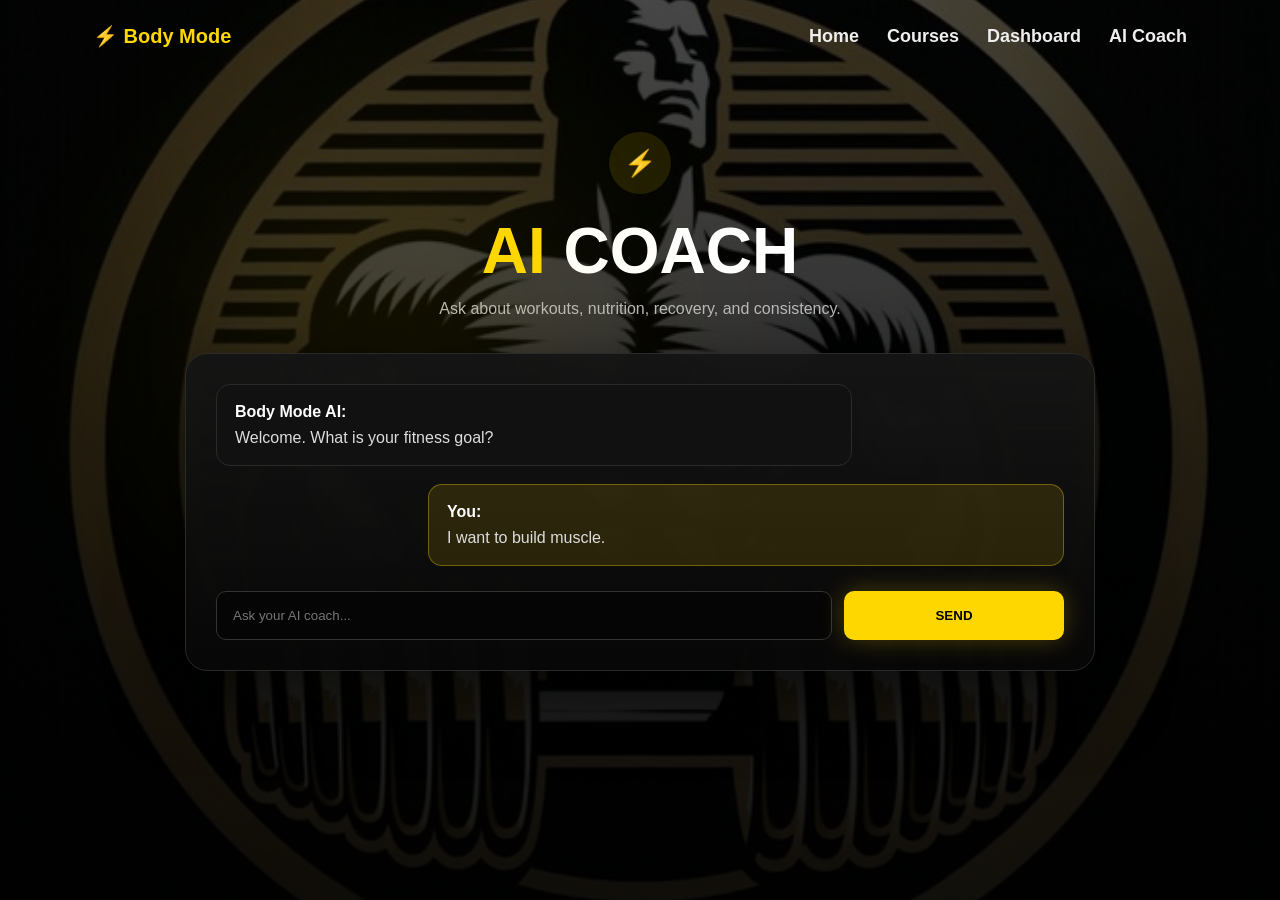
==== ai.html @ 3a1ba524 "First commit" ====
<!DOCTYPE html>
<html lang="en">
<head>
<meta charset="UTF-8">
<meta name="viewport" content="width=device-width, initial-scale=1.0">
<title>AI Coach - Body Mode</title>
<link rel="stylesheet" href="style.css">
</head>
<body>

<header class="navbar">
  <div class="logo">⚡ Body Mode</div>
  <nav>
    <a href="index.html">Home</a>
    <a href="courses.html">Courses</a>
    <a href="dashboard.html">Dashboard</a>
    <a href="ai.html">AI Coach</a>
  </nav>
</header>

<section class="ai-section">
  <div class="auth-glow"></div>

  <div class="ai-header">
    <div class="auth-icon">⚡</div>
    <h1><span>AI</span> COACH</h1>
    <p>Ask about workouts, nutrition, recovery, and consistency.</p>
  </div>

  <div class="chat-box">
    <div class="message ai">
      <strong>Body Mode AI:</strong>
      <p>Welcome. What is your fitness goal?</p>
    </div>

    <div class="message user">
      <strong>You:</strong>
      <p>I want to build muscle.</p>
    </div>

    <div class="chat-input">
      <input type="text" placeholder="Ask your AI coach...">
      <button class="btn gold">SEND</button>
    </div>
  </div>
</section>

</body>
</html>
---- style.css ----
*{
  margin:0;
  padding:0;
  box-sizing:border-box;
  font-family:Arial, sans-serif;
}

body{
  background:
    linear-gradient(rgba(0,0,0,0.72), rgba(0,0,0,0.92)),
    url("images/hero.jpg");
  background-size:cover;
  background-position:center;
  background-attachment:fixed;
  color:white;
}

.navbar{
  max-width:1150px;
  margin:auto;
  padding:24px 28px;
  display:flex;
  justify-content:space-between;
  align-items:center;
}

.logo{
  color:#ffd700;
  font-weight:800;
  font-size:20px;
}

.navbar nav{
  display:flex;
  gap:28px;
  flex-wrap:wrap;
  justify-content:center;
}

.navbar a{
  color:#eee;
  text-decoration:none;
  font-weight:700;
  font-size:18px;
}

.navbar a:hover{
  color:#ffd700;
}

.hero{
  position:relative;
  min-height:680px;
  display:flex;
  flex-direction:column;
  justify-content:center;
  align-items:center;
  text-align:center;
  padding:60px 20px;
  overflow:hidden;
}

.glow{
  position:absolute;
  width:420px;
  height:420px;
  background:#ffd700;
  opacity:0.12;
  filter:blur(120px);
  border-radius:50%;
  z-index:-1;
}

.brand-circle{
  width:170px;
  height:170px;
  border:3px solid #ffd700;
  border-radius:50%;
  display:flex;
  justify-content:center;
  align-items:center;
  color:#ffd700;
  font-weight:900;
  box-shadow:0 0 35px rgba(255,215,0,0.35);
  margin-bottom:40px;
  background:rgba(0,0,0,0.35);
  backdrop-filter:blur(4px);
}

.hero h1,
.course-hero h1{
  font-size:95px;
  line-height:1;
  font-weight:900;
  letter-spacing:-3px;
  text-shadow:0 10px 35px rgba(0,0,0,0.75);
}

.hero h1 span,
.course-hero h1 span{
  color:#ffd700;
}

.hero p,
.course-hero p{
  margin:22px 0 30px;
  color:#d6d6d6;
  font-size:20px;
  max-width:520px;
}

.hero-buttons{
  display:flex;
  gap:22px;
  flex-wrap:wrap;
  justify-content:center;
}

.btn{
  display:inline-block;
  min-width:220px;
  padding:17px 28px;
  border-radius:10px;
  text-decoration:none;
  font-weight:900;
  text-align:center;
  cursor:pointer;
}

.gold{
  background:#ffd700;
  color:#000;
  box-shadow:0 0 25px rgba(255,215,0,0.25);
}

.dark{
  background:#141414;
  color:white;
  border:1px solid #222;
}

.why,
.courses-preview{
  max-width:1150px;
  margin:0 auto;
  padding:90px 28px;
  text-align:center;
}

.page-top{
  padding-top:120px;
}

.why h2,
.courses-preview h2{
  font-size:42px;
  margin-bottom:18px;
}

.why span,
.courses-preview span{
  color:#ffd700;
}

.features,
.course-grid{
  display:grid;
  grid-template-columns:repeat(3,1fr);
  gap:28px;
  margin-top:45px;
}

.feature-card,
.course-card,
.lesson-card{
  background:linear-gradient(180deg,rgba(18,18,18,0.94),rgba(7,7,7,0.96));
  border:1px solid #252525;
  border-radius:18px;
  padding:42px 28px;
  min-height:220px;
  box-shadow:0 20px 50px rgba(0,0,0,0.55);
  transition:0.25s;
  backdrop-filter:blur(5px);
}

.feature-card:hover,
.course-card:hover,
.lesson-card:hover{
  transform:translateY(-8px);
  border-color:#ffd700;
  box-shadow:0 0 35px rgba(255,215,0,0.13);
}

.icon{
  width:55px;
  height:55px;
  border-radius:50%;
  background:rgba(255,215,0,0.12);
  color:#ffd700;
  display:flex;
  justify-content:center;
  align-items:center;
  margin:0 auto 22px;
  font-size:24px;
}

.feature-card h3,
.course-card h3,
.lesson-card h3{
  margin-bottom:14px;
  font-size:20px;
}

.feature-card p,
.course-card p,
.lesson-card p,
.courses-preview > p{
  color:#bdbdbd;
  line-height:1.6;
}

.course-card{
  text-align:left;
}

.course-card h4{
  color:#ffd700;
  font-size:34px;
  margin:25px 0 20px;
}

.course-card .btn{
  margin-top:25px;
  width:100%;
}

footer{
  background:rgba(10,10,10,0.92);
  padding:50px 28px;
  border-top:1px solid #252525;
  color:#aaa;
}

footer .logo{
  margin-bottom:15px;
}

footer p{
  margin-top:10px;
}

.auth-section{
  min-height:85vh;
  display:flex;
  justify-content:center;
  align-items:center;
  position:relative;
  padding:40px 20px;
  overflow:hidden;
}

.auth-glow{
  position:absolute;
  width:420px;
  height:420px;
  background:#ffd700;
  opacity:0.08;
  filter:blur(120px);
  border-radius:50%;
}

.auth-card{
  width:100%;
  max-width:440px;
  background:linear-gradient(180deg,rgba(21,21,21,0.96),rgba(8,8,8,0.96));
  border:1px solid #2a2a2a;
  border-radius:20px;
  padding:42px;
  position:relative;
  z-index:1;
  box-shadow:0 25px 70px rgba(0,0,0,0.65);
  backdrop-filter:blur(5px);
}

.auth-icon{
  width:62px;
  height:62px;
  border-radius:50%;
  background:rgba(255,215,0,0.12);
  color:#ffd700;
  display:flex;
  justify-content:center;
  align-items:center;
  margin:0 auto 20px;
  font-size:26px;
}

.auth-card h1{
  text-align:center;
  font-size:34px;
  margin-bottom:10px;
}

.auth-card > p{
  text-align:center;
  color:#aaa;
  margin-bottom:30px;
}

.auth-card form{
  display:flex;
  flex-direction:column;
  gap:12px;
}

.auth-card label{
  font-size:14px;
  color:#d6d6d6;
  font-weight:700;
}

.auth-card input{
  width:100%;
  padding:15px 16px;
  border-radius:10px;
  border:1px solid #2d2d2d;
  background:#050505;
  color:white;
  outline:none;
}

.auth-card input:focus{
  border-color:#ffd700;
  box-shadow:0 0 0 3px rgba(255,215,0,0.08);
}

.auth-btn{
  width:100%;
  border:none;
  margin-top:10px;
}

.divider{
  display:flex;
  align-items:center;
  gap:12px;
  margin:25px 0 18px;
  color:#777;
  font-size:13px;
}

.divider::before,
.divider::after{
  content:"";
  flex:1;
  height:1px;
  background:#333;
}

.social-login{
  display:flex;
  flex-direction:column;
  gap:12px;
}

.social-login button{
  padding:14px;
  border-radius:10px;
  border:1px solid #333;
  background:#0b0b0b;
  color:white;
  font-weight:800;
  cursor:pointer;
}

.social-login button:hover{
  border-color:#ffd700;
  color:#ffd700;
}

.auth-bottom{
  text-align:center;
  margin-top:24px;
  margin-bottom:0 !important;
  font-size:14px;
  color:#aaa;
}

.auth-bottom a{
  color:#ffd700;
  text-decoration:none;
  font-weight:700;
}

.dashboard-hero{
  min-height:280px;
  display:flex;
  flex-direction:column;
  justify-content:center;
  align-items:center;
  text-align:center;
  position:relative;
  overflow:hidden;
  padding:40px 20px;
}

.dashboard-hero h1{
  font-size:64px;
  font-weight:900;
}

.dashboard-hero span{
  color:#ffd700;
}

.dashboard-hero p{
  color:#bbb;
  margin-top:15px;
  font-size:18px;
}

.dashboard-grid{
  max-width:1150px;
  margin:0 auto;
  padding:40px 28px 100px;
  display:grid;
  grid-template-columns:repeat(3,1fr);
  gap:28px;
}

.dash-card{
  background:linear-gradient(180deg,rgba(21,21,21,0.96),rgba(8,8,8,0.96));
  border:1px solid #2a2a2a;
  border-radius:20px;
  padding:35px;
  min-height:260px;
  box-shadow:0 25px 70px rgba(0,0,0,0.55);
  transition:0.25s;
  backdrop-filter:blur(5px);
}

.dash-card:hover{
  transform:translateY(-8px);
  border-color:#ffd700;
}

.dash-card h3{
  font-size:24px;
  margin:15px 0;
}

.dash-card p{
  color:#bbb;
  margin-bottom:25px;
}

.progress-bar{
  width:100%;
  height:12px;
  background:#222;
  border-radius:30px;
  overflow:hidden;
  margin-top:25px;
}

.progress-fill{
  width:25%;
  height:100%;
  background:#ffd700;
}

.ai-section{
  min-height:85vh;
  max-width:950px;
  margin:0 auto;
  padding:60px 20px 100px;
  position:relative;
}

.ai-header{
  text-align:center;
  margin-bottom:35px;
}

.ai-header h1{
  font-size:64px;
  font-weight:900;
}

.ai-header span{
  color:#ffd700;
}

.ai-header p{
  color:#bbb;
  margin-top:12px;
}

.chat-box{
  background:linear-gradient(180deg,rgba(21,21,21,0.96),rgba(7,7,7,0.96));
  border:1px solid #2a2a2a;
  border-radius:22px;
  padding:30px;
  box-shadow:0 25px 70px rgba(0,0,0,0.65);
  backdrop-filter:blur(5px);
}

.message{
  padding:18px;
  border-radius:14px;
  margin-bottom:18px;
  max-width:75%;
}

.message p{
  color:#ddd;
  margin-top:8px;
}

.message.ai{
  background:#111;
  border:1px solid #2a2a2a;
}

.message.user{
  background:rgba(255,215,0,0.12);
  border:1px solid rgba(255,215,0,0.35);
  margin-left:auto;
}

.chat-input{
  display:flex;
  gap:12px;
  margin-top:25px;
}

.chat-input input{
  flex:1;
  padding:16px;
  border-radius:10px;
  border:1px solid #333;
  background:#050505;
  color:white;
  outline:none;
}

.chat-input input:focus{
  border-color:#ffd700;
}

.chat-input button{
  border:none;
}

.course-hero{
  min-height:520px;
  display:flex;
  flex-direction:column;
  justify-content:center;
  align-items:center;
  text-align:center;
  position:relative;
  padding:60px 20px;
}

.course-lessons{
  max-width:1000px;
  margin:0 auto;
  padding:40px 28px;
  display:grid;
  grid-template-columns:repeat(2,1fr);
  gap:25px;
}

.center-section{
  text-align:center;
  padding:60px 20px 100px;
}

@media(max-width:800px){
  .navbar{
    flex-direction:column;
    gap:18px;
  }

  .navbar nav{
    gap:16px;
  }

  .hero h1,
  .course-hero h1{
    font-size:58px;
  }

  .features,
  .course-grid,
  .dashboard-grid,
  .course-lessons{
    grid-template-columns:1fr;
  }

  .dashboard-hero h1,
  .ai-header h1{
    font-size:42px;
  }

  .chat-input{
    flex-direction:column;
  }

  .message{
    max-width:100%;
  }
}
.toast{
  position:fixed;
  top:20px;
  right:20px;
  background:#111;
  color:white;
  padding:16px 22px;
  border-radius:12px;
  font-weight:800;
  opacity:0;
  transform:translateY(-20px);
  transition:0.3s;
  z-index:9999;
  border:1px solid #333;
  box-shadow:0 15px 40px rgba(0,0,0,0.45);
}

.toast.show{
  opacity:1;
  transform:translateY(0);
}

.toast.success{
  border-left:5px solid #ffd700;
}

.toast.error{
  border-left:5px solid #ff3b3b;
}
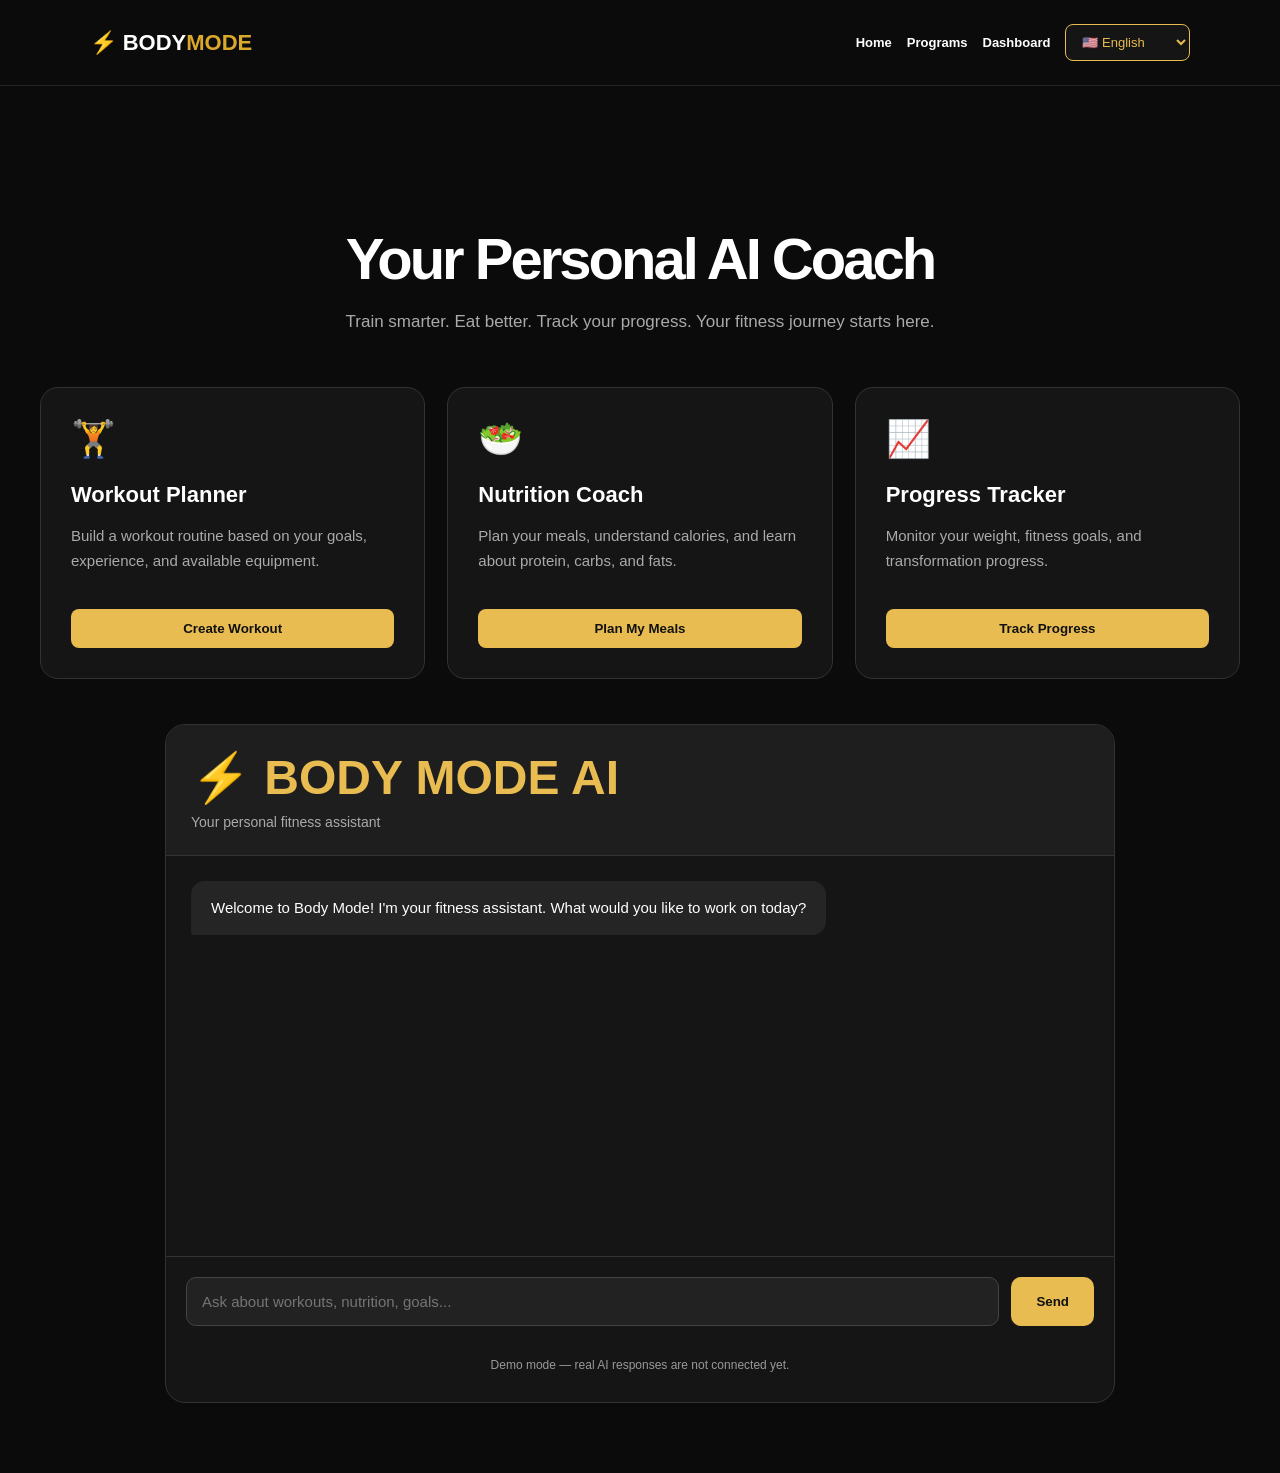
==== commit 62433603: "Add files via upload" ====
--- a/ai.html
+++ b/ai.html
@@ -1,49 +1,520 @@
-<!DOCTYPE html>
-<html lang="en">
-<head>
-<meta charset="UTF-8">
-<meta name="viewport" content="width=device-width, initial-scale=1.0">
-<title>AI Coach - Body Mode</title>
-<link rel="stylesheet" href="style.css">
-</head>
-<body>
-
-<header class="navbar">
-  <div class="logo">⚡ Body Mode</div>
-  <nav>
-    <a href="index.html">Home</a>
-    <a href="courses.html">Courses</a>
-    <a href="dashboard.html">Dashboard</a>
-    <a href="ai.html">AI Coach</a>
-  </nav>
-</header>
-
-<section class="ai-section">
-  <div class="auth-glow"></div>
-
-  <div class="ai-header">
-    <div class="auth-icon">⚡</div>
-    <h1><span>AI</span> COACH</h1>
-    <p>Ask about workouts, nutrition, recovery, and consistency.</p>
-  </div>
-
-  <div class="chat-box">
-    <div class="message ai">
-      <strong>Body Mode AI:</strong>
-      <p>Welcome. What is your fitness goal?</p>
-    </div>
-
-    <div class="message user">
-      <strong>You:</strong>
-      <p>I want to build muscle.</p>
-    </div>
-
-    <div class="chat-input">
-      <input type="text" placeholder="Ask your AI coach...">
-      <button class="btn gold">SEND</button>
-    </div>
-  </div>
-</section>
-
-</body>
-</html>+
+<!DOCTYPE html>
+<html lang="en">
+<head>
+  <meta charset="UTF-8">
+  <meta name="viewport" content="width=device-width, initial-scale=1.0">
+
+  <title>AI Coach | Body Mode</title>
+  <link rel="stylesheet" href="style.css">
+
+  <style>
+    * {
+      box-sizing: border-box;
+    }
+
+    body {
+      margin: 0;
+      background: #0b0b0b;
+      color: #fff;
+      font-family: Arial, sans-serif;
+    }
+
+    .ai-container {
+      max-width: 1250px;
+      margin: auto;
+      padding: 120px 25px 70px;
+    }
+
+    .ai-header {
+      text-align: center;
+      margin-bottom: 50px;
+    }
+
+    .ai-header h1 {
+      font-size: clamp(35px, 5vw, 58px);
+      margin-bottom: 15px;
+    }
+
+    .ai-header h1 span {
+      color: #e8bc50;
+    }
+
+    .ai-header p {
+      color: #aaa;
+      font-size: 17px;
+      line-height: 1.7;
+    }
+
+    .ai-grid {
+      display: grid;
+      grid-template-columns: repeat(3, 1fr);
+      gap: 22px;
+      margin-bottom: 45px;
+    }
+
+    .ai-card {
+      background: #151515;
+      border: 1px solid #333;
+      border-radius: 18px;
+      padding: 30px;
+      transition: 0.3s;
+    }
+
+    .ai-card:hover {
+      border-color: #e8bc50;
+      transform: translateY(-4px);
+    }
+
+    .ai-card .icon {
+      font-size: 36px;
+      margin-bottom: 20px;
+    }
+
+    .ai-card h3 {
+      font-size: 22px;
+      margin-bottom: 15px;
+    }
+
+    .ai-card p {
+      color: #aaa;
+      line-height: 1.7;
+      font-size: 15px;
+    }
+
+    .ai-card button {
+      background: #e8bc50;
+      color: #111;
+      border: none;
+      padding: 12px 20px;
+      border-radius: 8px;
+      font-weight: bold;
+      cursor: pointer;
+      margin-top: 20px;
+      width: 100%;
+    }
+
+    .ai-card button:hover {
+      background: #ffd76e;
+    }
+
+    .chat-section {
+      background: #151515;
+      border: 1px solid #333;
+      border-radius: 20px;
+      overflow: hidden;
+      max-width: 950px;
+      margin: auto;
+    }
+
+    .chat-header {
+      background: #1e1e1e;
+      padding: 25px;
+      border-bottom: 1px solid #333;
+    }
+
+    .chat-header h2 {
+      margin: 0 0 8px;
+      color: #e8bc50;
+    }
+
+    .chat-header p {
+      color: #aaa;
+      margin: 0;
+      font-size: 14px;
+    }
+
+    .chat-messages {
+      height: 400px;
+      overflow-y: auto;
+      padding: 25px;
+      display: flex;
+      flex-direction: column;
+      gap: 18px;
+    }
+
+    .message {
+      max-width: 80%;
+      padding: 15px 20px;
+      border-radius: 14px;
+      line-height: 1.6;
+      font-size: 15px;
+      overflow-wrap: anywhere;
+      white-space: pre-wrap;
+    }
+
+    .bot-message {
+      background: #252525;
+      color: white;
+      align-self: flex-start;
+      border-bottom-left-radius: 3px;
+    }
+
+    .user-message {
+      background: #e8bc50;
+      color: #111;
+      align-self: flex-end;
+      border-bottom-right-radius: 3px;
+    }
+
+    .chat-input {
+      display: flex;
+      gap: 12px;
+      padding: 20px;
+      border-top: 1px solid #333;
+    }
+
+    .chat-input input {
+      flex: 1;
+      min-width: 0;
+      background: #222;
+      border: 1px solid #444;
+      border-radius: 10px;
+      padding: 15px;
+      color: white;
+      font-size: 15px;
+    }
+
+    .chat-input input:focus {
+      outline: none;
+      border-color: #e8bc50;
+    }
+
+    .chat-input button {
+      background: #e8bc50;
+      color: #111;
+      border: none;
+      border-radius: 10px;
+      padding: 15px 25px;
+      font-weight: bold;
+      cursor: pointer;
+    }
+
+    .chat-input button:hover {
+      background: #ffd76e;
+    }
+
+    .demo-notice {
+      text-align: center;
+      color: #999;
+      font-size: 12px;
+      padding: 0 15px 18px;
+    }
+
+    .language-select {
+      background: #151515;
+      color: #e8bc50;
+      border: 1px solid #e8bc50;
+      border-radius: 8px;
+      padding: 9px 12px;
+      font-size: 13px;
+      cursor: pointer;
+      max-width: 155px;
+    }
+
+    .navbar nav {
+      display: flex;
+      align-items: center;
+      flex-wrap: wrap;
+      gap: 15px;
+    }
+
+    [dir="rtl"] .ai-card,
+    [dir="rtl"] .chat-header {
+      text-align: right;
+    }
+
+    @media (max-width: 900px) {
+      .ai-grid {
+        grid-template-columns: 1fr;
+      }
+    }
+
+    @media (max-width: 500px) {
+      .ai-container {
+        padding: 100px 15px 40px;
+      }
+
+      .chat-messages {
+        height: 350px;
+        padding: 15px;
+      }
+
+      .message {
+        max-width: 90%;
+      }
+
+      .chat-input {
+        padding: 12px;
+      }
+
+      .chat-input button {
+        padding: 12px;
+      }
+
+      .language-select {
+        max-width: 125px;
+        padding: 7px;
+      }
+    }
+  </style>
+</head>
+
+<body>
+
+  <!-- NAVBAR -->
+  <header class="navbar">
+    <a href="index.html" class="logo">
+      ⚡ BODY<span>MODE</span>
+    </a>
+
+    <nav>
+      <a href="index.html" data-i18n="home">HOME</a>
+      <a href="index.html#courses" data-i18n="programs">PROGRAMS</a>
+      <a href="dashboard.html" data-i18n="dashboard">DASHBOARD</a>
+
+      <select
+        id="languageSelect"
+        class="language-select"
+        aria-label="Choose language"
+      ></select>
+    </nav>
+  </header>
+
+  <main class="ai-container">
+
+    <!-- HEADER -->
+    <section class="ai-header">
+      <h1 data-i18n="aiTitle">
+        YOUR PERSONAL AI COACH
+      </h1>
+
+      <p data-i18n="aiDescription">
+        Train smarter. Eat better. Track your progress.
+        Your fitness journey starts here.
+      </p>
+    </section>
+
+    <!-- FEATURES -->
+    <section class="ai-grid">
+
+      <div class="ai-card">
+        <div class="icon">🏋️</div>
+
+        <h3 data-i18n="workoutPlanner">
+          Workout Planner
+        </h3>
+
+        <p data-i18n="workoutDesc">
+          Build a workout routine based on your goals,
+          experience, and available equipment.
+        </p>
+
+        <button
+          type="button"
+          onclick="askCoach('workout')"
+          data-i18n="createWorkout">
+          CREATE WORKOUT
+        </button>
+      </div>
+
+      <div class="ai-card">
+        <div class="icon">🥗</div>
+
+        <h3 data-i18n="nutritionCoach">
+          Nutrition Coach
+        </h3>
+
+        <p data-i18n="nutritionDesc">
+          Plan your meals, understand calories,
+          and learn about protein, carbs, and fats.
+        </p>
+
+        <button
+          type="button"
+          onclick="askCoach('nutrition')"
+          data-i18n="planMeals">
+          PLAN MY MEALS
+        </button>
+      </div>
+
+      <div class="ai-card">
+        <div class="icon">📈</div>
+
+        <h3 data-i18n="progressTracker">
+          Progress Tracker
+        </h3>
+
+        <p data-i18n="progressDesc">
+          Monitor your weight, fitness goals,
+          and transformation progress.
+        </p>
+
+        <button
+          type="button"
+          onclick="askCoach('progress')"
+          data-i18n="trackProgress">
+          TRACK PROGRESS
+        </button>
+      </div>
+
+    </section>
+
+    <!-- CHAT -->
+    <section class="chat-section">
+
+      <div class="chat-header">
+        <h2>⚡ BODY MODE AI</h2>
+
+        <p data-i18n="fitnessAssistant">
+          Your personal fitness assistant
+        </p>
+      </div>
+
+      <div class="chat-messages" id="chatMessages">
+        <div
+          class="message bot-message"
+          id="welcomeMessage"
+          data-i18n="chatWelcome">
+          Welcome to Body Mode!
+          I'm your fitness assistant.
+          What would you like to work on today?
+        </div>
+      </div>
+
+      <form class="chat-input" id="chatForm">
+
+        <input
+          type="text"
+          id="userInput"
+          placeholder="Ask about workouts, nutrition, goals..."
+          data-i18n-placeholder="chatPlaceholder"
+          autocomplete="off"
+          required
+        >
+
+        <button type="submit" data-i18n="send">
+          SEND
+        </button>
+
+      </form>
+
+      <p class="demo-notice" data-i18n="demoNotice">
+        Demo mode — real AI responses are not connected yet.
+      </p>
+
+    </section>
+
+  </main>
+
+  <!-- TRANSLATIONS -->
+  <script src="translations.js"></script>
+
+  <!-- CHAT LOGIC -->
+  <script>
+    const chatMessages = document.getElementById("chatMessages");
+    const userInput = document.getElementById("userInput");
+    const chatForm = document.getElementById("chatForm");
+
+    const coachQuestions = {
+      en: {
+        workout: "Help me create a workout plan",
+        nutrition: "Help me create a nutrition plan",
+        progress: "Help me track my progress"
+      },
+      ar: {
+        workout: "ساعدني أعمل برنامج تمارين",
+        nutrition: "ساعدني أعمل خطة تغذية",
+        progress: "ساعدني أتابع تقدمي"
+      },
+      he: {
+        workout: "עזור לי לבנות תוכנית אימונים",
+        nutrition: "עזור לי לבנות תוכנית תזונה",
+        progress: "עזור לי לעקוב אחר ההתקדמות שלי"
+      },
+      es: {
+        workout: "Ayúdame a crear un plan de entrenamiento",
+        nutrition: "Ayúdame a crear un plan de nutrición",
+        progress: "Ayúdame a seguir mi progreso"
+      },
+      fr: {
+        workout: "Aide-moi à créer un programme d'entraînement",
+        nutrition: "Aide-moi à créer un programme nutritionnel",
+        progress: "Aide-moi à suivre mes progrès"
+      },
+      de: {
+        workout: "Hilf mir, einen Trainingsplan zu erstellen",
+        nutrition: "Hilf mir, einen Ernährungsplan zu erstellen",
+        progress: "Hilf mir, meine Fortschritte zu verfolgen"
+      },
+      tr: {
+        workout: "Antrenman planı oluşturmama yardım et",
+        nutrition: "Beslenme planı oluşturmama yardım et",
+        progress: "İlerlememi takip etmeme yardım et"
+      },
+      pt: {
+        workout: "Ajude-me a criar um plano de treino",
+        nutrition: "Ajude-me a criar um plano alimentar",
+        progress: "Ajude-me a acompanhar meu progresso"
+      },
+      ru: {
+        workout: "Помоги мне составить план тренировок",
+        nutrition: "Помоги мне составить план питания",
+        progress: "Помоги мне отслеживать прогресс"
+      },
+      it: {
+        workout: "Aiutami a creare un piano di allenamento",
+        nutrition: "Aiutami a creare un piano alimentare",
+        progress: "Aiutami a monitorare i miei progressi"
+      }
+    };
+
+    function addMessage(text, type) {
+      const message = document.createElement("div");
+
+      message.className =
+        "message " +
+        (type === "user" ? "user-message" : "bot-message");
+
+      message.textContent = text;
+
+      chatMessages.appendChild(message);
+
+      chatMessages.scrollTop = chatMessages.scrollHeight;
+    }
+
+    function askCoach(type) {
+      const lang = getLanguage();
+
+      const questions =
+        coachQuestions[lang] || coachQuestions.en;
+
+      userInput.value = questions[type] || "";
+      userInput.focus();
+
+      document.querySelector(".chat-section")
+        .scrollIntoView({
+          behavior: "smooth",
+          block: "center"
+        });
+    }
+
+    chatForm.addEventListener("submit", function(event) {
+      event.preventDefault();
+
+      const question = userInput.value.trim();
+
+      if (!question) return;
+
+      addMessage(question, "user");
+
+      userInput.value = "";
+
+      setTimeout(function() {
+        addMessage(t("demoReply"), "bot");
+      }, 500);
+    });
+  </script>
+
+</body>
+</html>
--- a/style.css
+++ b/style.css
@@ -1,643 +1,199 @@
-*{
-  margin:0;
-  padding:0;
-  box-sizing:border-box;
-  font-family:Arial, sans-serif;
-}
-
-body{
-  background:
-    linear-gradient(rgba(0,0,0,0.72), rgba(0,0,0,0.92)),
-    url("images/hero.jpg");
-  background-size:cover;
-  background-position:center;
-  background-attachment:fixed;
-  color:white;
-}
-
-.navbar{
-  max-width:1150px;
-  margin:auto;
-  padding:24px 28px;
-  display:flex;
-  justify-content:space-between;
-  align-items:center;
-}
-
-.logo{
-  color:#ffd700;
-  font-weight:800;
-  font-size:20px;
-}
-
-.navbar nav{
-  display:flex;
-  gap:28px;
-  flex-wrap:wrap;
-  justify-content:center;
-}
-
-.navbar a{
-  color:#eee;
-  text-decoration:none;
-  font-weight:700;
-  font-size:18px;
-}
-
-.navbar a:hover{
-  color:#ffd700;
-}
-
-.hero{
-  position:relative;
-  min-height:680px;
-  display:flex;
-  flex-direction:column;
-  justify-content:center;
-  align-items:center;
-  text-align:center;
-  padding:60px 20px;
-  overflow:hidden;
-}
-
-.glow{
-  position:absolute;
-  width:420px;
-  height:420px;
-  background:#ffd700;
-  opacity:0.12;
-  filter:blur(120px);
-  border-radius:50%;
-  z-index:-1;
-}
-
-.brand-circle{
-  width:170px;
-  height:170px;
-  border:3px solid #ffd700;
-  border-radius:50%;
-  display:flex;
-  justify-content:center;
-  align-items:center;
-  color:#ffd700;
-  font-weight:900;
-  box-shadow:0 0 35px rgba(255,215,0,0.35);
-  margin-bottom:40px;
-  background:rgba(0,0,0,0.35);
-  backdrop-filter:blur(4px);
-}
-
-.hero h1,
-.course-hero h1{
-  font-size:95px;
-  line-height:1;
-  font-weight:900;
-  letter-spacing:-3px;
-  text-shadow:0 10px 35px rgba(0,0,0,0.75);
-}
-
-.hero h1 span,
-.course-hero h1 span{
-  color:#ffd700;
-}
-
-.hero p,
-.course-hero p{
-  margin:22px 0 30px;
-  color:#d6d6d6;
-  font-size:20px;
-  max-width:520px;
-}
-
-.hero-buttons{
-  display:flex;
-  gap:22px;
-  flex-wrap:wrap;
-  justify-content:center;
-}
-
-.btn{
-  display:inline-block;
-  min-width:220px;
-  padding:17px 28px;
-  border-radius:10px;
-  text-decoration:none;
-  font-weight:900;
-  text-align:center;
-  cursor:pointer;
-}
-
-.gold{
-  background:#ffd700;
-  color:#000;
-  box-shadow:0 0 25px rgba(255,215,0,0.25);
-}
-
-.dark{
-  background:#141414;
-  color:white;
-  border:1px solid #222;
-}
-
-.why,
-.courses-preview{
-  max-width:1150px;
-  margin:0 auto;
-  padding:90px 28px;
-  text-align:center;
-}
-
-.page-top{
-  padding-top:120px;
-}
-
-.why h2,
-.courses-preview h2{
-  font-size:42px;
-  margin-bottom:18px;
-}
-
-.why span,
-.courses-preview span{
-  color:#ffd700;
-}
-
-.features,
-.course-grid{
-  display:grid;
-  grid-template-columns:repeat(3,1fr);
-  gap:28px;
-  margin-top:45px;
-}
-
-.feature-card,
-.course-card,
-.lesson-card{
-  background:linear-gradient(180deg,rgba(18,18,18,0.94),rgba(7,7,7,0.96));
-  border:1px solid #252525;
-  border-radius:18px;
-  padding:42px 28px;
-  min-height:220px;
-  box-shadow:0 20px 50px rgba(0,0,0,0.55);
-  transition:0.25s;
-  backdrop-filter:blur(5px);
-}
-
-.feature-card:hover,
-.course-card:hover,
-.lesson-card:hover{
-  transform:translateY(-8px);
-  border-color:#ffd700;
-  box-shadow:0 0 35px rgba(255,215,0,0.13);
-}
-
-.icon{
-  width:55px;
-  height:55px;
-  border-radius:50%;
-  background:rgba(255,215,0,0.12);
-  color:#ffd700;
-  display:flex;
-  justify-content:center;
-  align-items:center;
-  margin:0 auto 22px;
-  font-size:24px;
-}
-
-.feature-card h3,
-.course-card h3,
-.lesson-card h3{
-  margin-bottom:14px;
-  font-size:20px;
-}
-
-.feature-card p,
-.course-card p,
-.lesson-card p,
-.courses-preview > p{
-  color:#bdbdbd;
-  line-height:1.6;
-}
-
-.course-card{
-  text-align:left;
-}
-
-.course-card h4{
-  color:#ffd700;
-  font-size:34px;
-  margin:25px 0 20px;
-}
-
-.course-card .btn{
-  margin-top:25px;
-  width:100%;
-}
-
-footer{
-  background:rgba(10,10,10,0.92);
-  padding:50px 28px;
-  border-top:1px solid #252525;
-  color:#aaa;
-}
-
-footer .logo{
-  margin-bottom:15px;
-}
-
-footer p{
-  margin-top:10px;
-}
-
-.auth-section{
-  min-height:85vh;
-  display:flex;
-  justify-content:center;
-  align-items:center;
-  position:relative;
-  padding:40px 20px;
-  overflow:hidden;
-}
-
-.auth-glow{
-  position:absolute;
-  width:420px;
-  height:420px;
-  background:#ffd700;
-  opacity:0.08;
-  filter:blur(120px);
-  border-radius:50%;
-}
-
-.auth-card{
-  width:100%;
-  max-width:440px;
-  background:linear-gradient(180deg,rgba(21,21,21,0.96),rgba(8,8,8,0.96));
-  border:1px solid #2a2a2a;
-  border-radius:20px;
-  padding:42px;
-  position:relative;
-  z-index:1;
-  box-shadow:0 25px 70px rgba(0,0,0,0.65);
-  backdrop-filter:blur(5px);
-}
-
-.auth-icon{
-  width:62px;
-  height:62px;
-  border-radius:50%;
-  background:rgba(255,215,0,0.12);
-  color:#ffd700;
-  display:flex;
-  justify-content:center;
-  align-items:center;
-  margin:0 auto 20px;
-  font-size:26px;
-}
-
-.auth-card h1{
-  text-align:center;
-  font-size:34px;
-  margin-bottom:10px;
-}
-
-.auth-card > p{
-  text-align:center;
-  color:#aaa;
-  margin-bottom:30px;
-}
-
-.auth-card form{
-  display:flex;
-  flex-direction:column;
-  gap:12px;
-}
-
-.auth-card label{
-  font-size:14px;
-  color:#d6d6d6;
-  font-weight:700;
-}
-
-.auth-card input{
-  width:100%;
-  padding:15px 16px;
-  border-radius:10px;
-  border:1px solid #2d2d2d;
-  background:#050505;
-  color:white;
-  outline:none;
-}
-
-.auth-card input:focus{
-  border-color:#ffd700;
-  box-shadow:0 0 0 3px rgba(255,215,0,0.08);
-}
-
-.auth-btn{
-  width:100%;
-  border:none;
-  margin-top:10px;
-}
-
-.divider{
-  display:flex;
-  align-items:center;
-  gap:12px;
-  margin:25px 0 18px;
-  color:#777;
-  font-size:13px;
-}
-
-.divider::before,
-.divider::after{
-  content:"";
-  flex:1;
-  height:1px;
-  background:#333;
-}
-
-.social-login{
-  display:flex;
-  flex-direction:column;
-  gap:12px;
-}
-
-.social-login button{
-  padding:14px;
-  border-radius:10px;
-  border:1px solid #333;
-  background:#0b0b0b;
-  color:white;
-  font-weight:800;
-  cursor:pointer;
-}
-
-.social-login button:hover{
-  border-color:#ffd700;
-  color:#ffd700;
-}
-
-.auth-bottom{
-  text-align:center;
-  margin-top:24px;
-  margin-bottom:0 !important;
-  font-size:14px;
-  color:#aaa;
-}
-
-.auth-bottom a{
-  color:#ffd700;
-  text-decoration:none;
-  font-weight:700;
-}
-
-.dashboard-hero{
-  min-height:280px;
-  display:flex;
-  flex-direction:column;
-  justify-content:center;
-  align-items:center;
-  text-align:center;
-  position:relative;
-  overflow:hidden;
-  padding:40px 20px;
-}
-
-.dashboard-hero h1{
-  font-size:64px;
-  font-weight:900;
-}
-
-.dashboard-hero span{
-  color:#ffd700;
-}
-
-.dashboard-hero p{
-  color:#bbb;
-  margin-top:15px;
-  font-size:18px;
-}
-
-.dashboard-grid{
-  max-width:1150px;
-  margin:0 auto;
-  padding:40px 28px 100px;
-  display:grid;
-  grid-template-columns:repeat(3,1fr);
-  gap:28px;
-}
-
-.dash-card{
-  background:linear-gradient(180deg,rgba(21,21,21,0.96),rgba(8,8,8,0.96));
-  border:1px solid #2a2a2a;
-  border-radius:20px;
-  padding:35px;
-  min-height:260px;
-  box-shadow:0 25px 70px rgba(0,0,0,0.55);
-  transition:0.25s;
-  backdrop-filter:blur(5px);
-}
-
-.dash-card:hover{
-  transform:translateY(-8px);
-  border-color:#ffd700;
-}
-
-.dash-card h3{
-  font-size:24px;
-  margin:15px 0;
-}
-
-.dash-card p{
-  color:#bbb;
-  margin-bottom:25px;
-}
-
-.progress-bar{
-  width:100%;
-  height:12px;
-  background:#222;
-  border-radius:30px;
-  overflow:hidden;
-  margin-top:25px;
-}
-
-.progress-fill{
-  width:25%;
-  height:100%;
-  background:#ffd700;
-}
-
-.ai-section{
-  min-height:85vh;
-  max-width:950px;
-  margin:0 auto;
-  padding:60px 20px 100px;
-  position:relative;
-}
-
-.ai-header{
-  text-align:center;
-  margin-bottom:35px;
-}
-
-.ai-header h1{
-  font-size:64px;
-  font-weight:900;
-}
-
-.ai-header span{
-  color:#ffd700;
-}
-
-.ai-header p{
-  color:#bbb;
-  margin-top:12px;
-}
-
-.chat-box{
-  background:linear-gradient(180deg,rgba(21,21,21,0.96),rgba(7,7,7,0.96));
-  border:1px solid #2a2a2a;
-  border-radius:22px;
-  padding:30px;
-  box-shadow:0 25px 70px rgba(0,0,0,0.65);
-  backdrop-filter:blur(5px);
-}
-
-.message{
-  padding:18px;
-  border-radius:14px;
-  margin-bottom:18px;
-  max-width:75%;
-}
-
-.message p{
-  color:#ddd;
-  margin-top:8px;
-}
-
-.message.ai{
-  background:#111;
-  border:1px solid #2a2a2a;
-}
-
-.message.user{
-  background:rgba(255,215,0,0.12);
-  border:1px solid rgba(255,215,0,0.35);
-  margin-left:auto;
-}
-
-.chat-input{
-  display:flex;
-  gap:12px;
-  margin-top:25px;
-}
-
-.chat-input input{
-  flex:1;
-  padding:16px;
-  border-radius:10px;
-  border:1px solid #333;
-  background:#050505;
-  color:white;
-  outline:none;
-}
-
-.chat-input input:focus{
-  border-color:#ffd700;
-}
-
-.chat-input button{
-  border:none;
-}
-
-.course-hero{
-  min-height:520px;
-  display:flex;
-  flex-direction:column;
-  justify-content:center;
-  align-items:center;
-  text-align:center;
-  position:relative;
-  padding:60px 20px;
-}
-
-.course-lessons{
-  max-width:1000px;
-  margin:0 auto;
-  padding:40px 28px;
-  display:grid;
-  grid-template-columns:repeat(2,1fr);
-  gap:25px;
-}
-
-.center-section{
-  text-align:center;
-  padding:60px 20px 100px;
-}
-
-@media(max-width:800px){
-  .navbar{
-    flex-direction:column;
-    gap:18px;
-  }
-
-  .navbar nav{
-    gap:16px;
-  }
-
-  .hero h1,
-  .course-hero h1{
-    font-size:58px;
-  }
-
-  .features,
-  .course-grid,
-  .dashboard-grid,
-  .course-lessons{
-    grid-template-columns:1fr;
-  }
-
-  .dashboard-hero h1,
-  .ai-header h1{
-    font-size:42px;
-  }
-
-  .chat-input{
-    flex-direction:column;
-  }
-
-  .message{
-    max-width:100%;
-  }
-}
-.toast{
-  position:fixed;
-  top:20px;
-  right:20px;
-  background:#111;
-  color:white;
-  padding:16px 22px;
-  border-radius:12px;
-  font-weight:800;
-  opacity:0;
-  transform:translateY(-20px);
-  transition:0.3s;
-  z-index:9999;
-  border:1px solid #333;
-  box-shadow:0 15px 40px rgba(0,0,0,0.45);
-}
-
-.toast.show{
-  opacity:1;
-  transform:translateY(0);
-}
-
-.toast.success{
-  border-left:5px solid #ffd700;
-}
-
-.toast.error{
-  border-left:5px solid #ff3b3b;
-}+
+@import url('https://fonts.googleapis.com/css2?family=Inter:wght@400;500;600;700;800;900&display=swap');
+
+:root {
+  --gold: #daa82a;
+  --bg: #080808;
+  --card: #151515;
+  --muted: #aaa;
+}
+
+* { box-sizing: border-box; }
+
+html { scroll-behavior: smooth; }
+
+body {
+  margin: 0;
+  background: var(--bg);
+  color: white;
+  font-family: 'Inter', sans-serif;
+}
+
+a { text-decoration: none; color: inherit; }
+
+.navbar {
+  display: flex;
+  justify-content: space-between;
+  align-items: center;
+  padding: 24px 7%;
+  border-bottom: 1px solid #242424;
+}
+
+.logo {
+  font-size: 22px;
+  font-weight: 900;
+}
+
+.logo span, h1 span, h2 span {
+  color: var(--gold);
+}
+
+nav {
+  display: flex;
+  align-items: center;
+  gap: 28px;
+}
+
+nav a { font-size: 13px; font-weight: 600; }
+nav a:hover { color: var(--gold); }
+
+.nav-btn {
+  border: 1px solid var(--gold);
+  padding: 12px 18px;
+  border-radius: 6px;
+}
+
+.hero {
+  min-height: 620px;
+  display: flex;
+  align-items: center;
+  padding: 90px 7%;
+  background:
+    radial-gradient(ellipse at 75% 45%, #49350d55, transparent 55%),
+    linear-gradient(130deg, #080808, #151515);
+}
+
+.hero-content { max-width: 850px; }
+
+.eyebrow {
+  color: var(--gold);
+  font-size: 12px;
+  font-weight: 800;
+  letter-spacing: 3px;
+}
+
+h1 {
+  font-size: clamp(42px, 6vw, 86px);
+  font-weight: 900;
+  line-height: 1.08;
+  letter-spacing: -3px;
+  margin: 22px 0;
+}
+
+.hero-desc {
+  max-width: 530px;
+  color: var(--muted);
+  font-size: 17px;
+  line-height: 1.8;
+  margin-bottom: 34px;
+}
+
+.btn {
+  display: inline-block;
+  padding: 16px 25px;
+  border-radius: 7px;
+  background: var(--gold);
+  color: #101010;
+  font-size: 13px;
+  font-weight: 900;
+  text-align: center;
+  transition: .2s;
+}
+
+.btn:hover {
+  background: #ffdb78;
+  transform: translateY(-2px);
+}
+
+.courses {
+  padding: 100px 7%;
+  text-align: center;
+}
+
+h2 {
+  font-size: clamp(30px, 4vw, 48px);
+  margin: 15px 0 50px;
+}
+
+.course-grid {
+  display: grid;
+  grid-template-columns: repeat(3, 1fr);
+  gap: 24px;
+  max-width: 1200px;
+  margin: auto;
+}
+
+.course-card {
+  position: relative;
+  background: var(--card);
+  border: 1px solid #303030;
+  border-radius: 16px;
+  padding: 55px 25px 35px;
+}
+
+.course-card.featured {
+  border-color: var(--gold);
+}
+
+.course-card h3 { font-size: 24px; }
+
+.course-card p {
+  color: var(--muted);
+  min-height: 48px;
+  line-height: 1.6;
+}
+
+.price {
+  font-size: 38px;
+  font-weight: 900;
+  color: var(--gold);
+  margin: 30px 0;
+}
+
+.course-btn { width: 100%; }
+
+.tag {
+  position: absolute;
+  top: 0;
+  left: 50%;
+  transform: translateX(-50%);
+  background: var(--gold);
+  color: #111;
+  padding: 9px 18px;
+  border-radius: 0 0 8px 8px;
+  font-size: 10px;
+  font-weight: 900;
+  white-space: nowrap;
+}
+
+.about {
+  padding: 100px 7%;
+  text-align: center;
+  background: #111;
+}
+
+.about h2 { margin-bottom: 20px; }
+
+.about > p:last-child {
+  max-width: 600px;
+  margin: auto;
+  color: var(--muted);
+  line-height: 1.8;
+}
+
+footer {
+  text-align: center;
+  padding: 30px;
+  color: #777;
+  font-size: 12px;
+}
+
+@media (max-width: 750px) {
+  .navbar { padding: 20px 5%; flex-wrap: wrap; gap: 20px; }
+  nav { gap: 12px; flex-wrap: wrap; }
+  nav a { font-size: 11px; }
+  .hero { min-height: 550px; padding: 70px 6%; }
+  h1 { letter-spacing: -1px; }
+  .course-grid { grid-template-columns: 1fr; }
+  .courses, .about { padding: 70px 6%; }
+}
